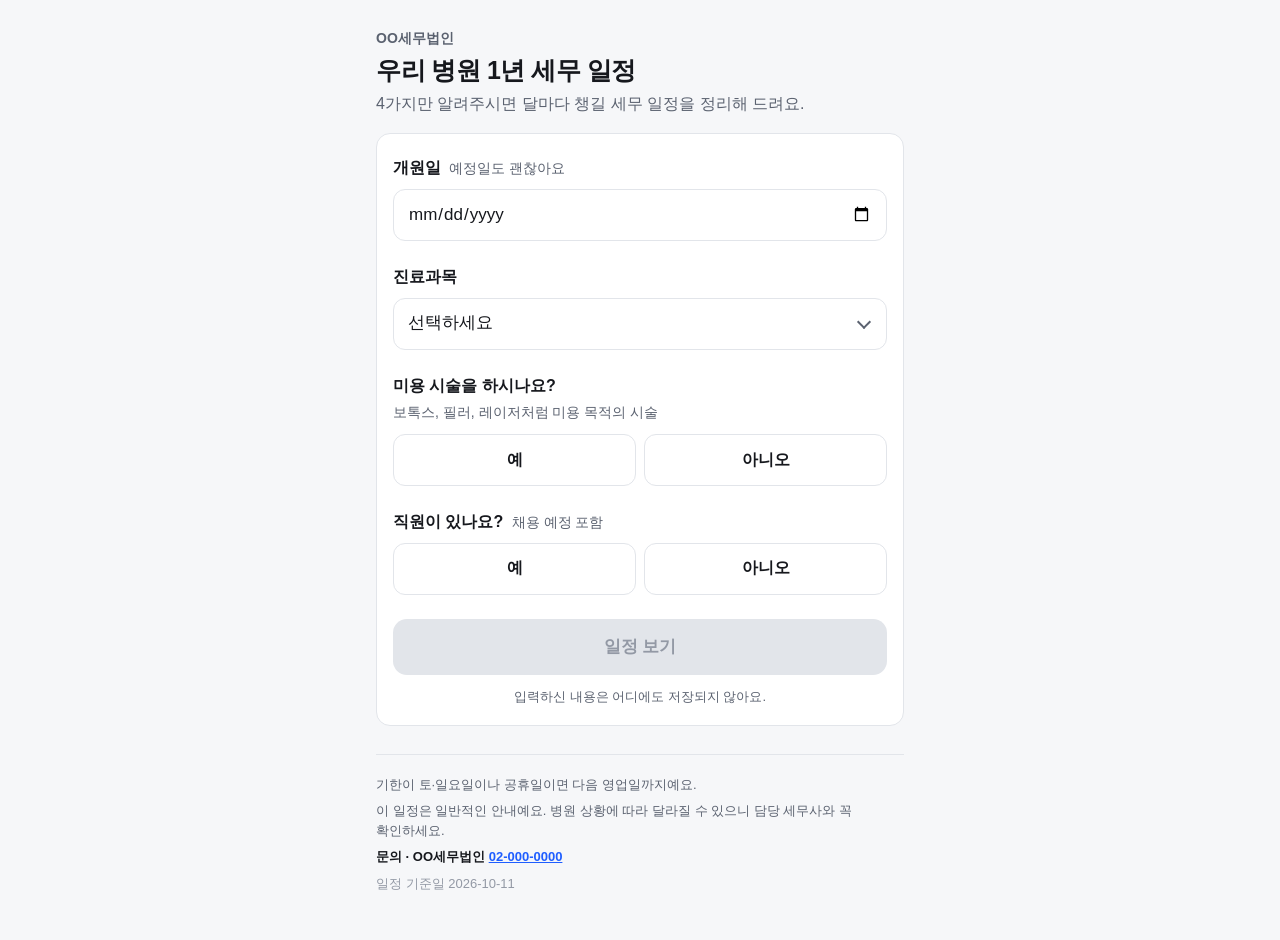
==== site/index.html @ 33f9fc36 "병의원 세무 일정 사이트 + 부가세 예정고지(4월) 기한 변경 - 병의원 개원 1년 세무 일정 정적 사이트, 문서, 점검·배포 스크립트, 운영 에이전트 - VAT_PRE_1 적용종" ====
<!doctype html>
<html lang="ko">
<head>
  <meta charset="utf-8">
  <meta name="viewport" content="width=device-width, initial-scale=1, viewport-fit=cover">
  <meta name="description" content="개원일과 진료 조건 4가지만 입력하면 병원에 맞는 1년 세무 일정을 월별로 보여드려요.">
  <meta name="theme-color" content="#f6f7f9" media="(prefers-color-scheme: light)">
  <meta name="theme-color" content="#0f1115" media="(prefers-color-scheme: dark)">
  <title>우리 병원 1년 세무 일정</title>
  <link rel="stylesheet" href="css/style.css">
</head>
<body>
  <div class="wrap">
    <header class="top">
      <p class="brand" id="brand"></p>
      <h1>우리 병원 1년 세무 일정</h1>
      <p class="lead">4가지만 알려주시면 달마다 챙길 세무 일정을 정리해 드려요.</p>
    </header>

    <main>
      <p class="notice" id="loadNotice" hidden></p>

      <form id="form" class="card" novalidate>
        <label class="field">
          <span class="label">개원일 <small>예정일도 괜찮아요</small></span>
          <input type="date" id="openDate" required>
          <span class="error" id="dateError" hidden></span>
        </label>

        <label class="field">
          <span class="label">진료과목</span>
          <span class="select">
            <select id="dept" required>
              <option value="">불러오는 중…</option>
            </select>
          </span>
        </label>

        <fieldset class="field">
          <legend class="label">미용 시술을 하시나요?</legend>
          <p class="hint" id="beautyHint"></p>
          <div class="seg">
            <label><input type="radio" name="beauty" value="Y"><span>예</span></label>
            <label><input type="radio" name="beauty" value="N"><span>아니오</span></label>
          </div>
        </fieldset>

        <fieldset class="field">
          <legend class="label">직원이 있나요? <small>채용 예정 포함</small></legend>
          <div class="seg">
            <label><input type="radio" name="staff" value="Y"><span>예</span></label>
            <label><input type="radio" name="staff" value="N"><span>아니오</span></label>
          </div>
        </fieldset>

        <button type="submit" class="btn" id="submit" disabled>일정 보기</button>
        <p class="privacy">입력하신 내용은 어디에도 저장되지 않아요.</p>
      </form>

      <section id="result" hidden>
        <div class="result-bar">
          <button type="button" class="back" id="back">← 다시 입력</button>
          <a class="jump" id="jumpNow" href="#" hidden>이번 달로 ↓</a>
        </div>
        <div class="chips" id="chips"></div>
        <p class="notice" id="draftNotice" hidden>검수 전 예시 일정이 포함되어 있어요. 실제 일정은 담당 세무사와 확인하세요.</p>
        <div id="schedule"></div>
      </section>
    </main>

    <footer class="foot" id="footer"></footer>
  </div>

  <script src="js/config.js"></script>
  <script src="js/data.js"></script>
  <script src="js/engine.js"></script>
  <script src="js/ui.js"></script>
  <script src="js/app.js"></script>
</body>
</html>
---- site/css/style.css ----
/* 모바일 우선(360px~). 외부 폰트·라이브러리 없이 기기 기본 글꼴만 쓴다. */
:root {
  --bg: #f6f7f9;
  --surface: #ffffff;
  --text: #16181d;
  --muted: #5b6270;
  --faint: #9399a5;
  --line: #e2e5ea;
  --accent: #1f5eff;
  --accent-text: #ffffff;
  --accent-soft: #e9efff;
  --tag: #eef0f3;
  --warn-bg: #fff5dc;
  --warn: #7a5200;
  --err-bg: #fdecec;
  --err: #b42318;
  --ok-bg: #e7f6ee;
  --ok: #11703f;
  --radius: 14px;
  color-scheme: light;
}
@media (prefers-color-scheme: dark) {
  :root {
    --bg: #0f1115;
    --surface: #181b21;
    --text: #eceef2;
    --muted: #a5acb8;
    --faint: #6c7380;
    --line: #2a2f38;
    --accent: #7096ff;
    --accent-text: #0f1115;
    --accent-soft: #1c2640;
    --tag: #252a33;
    --warn-bg: #3a2e12;
    --warn: #f2c96b;
    --err-bg: #3b1d1d;
    --err: #ff8f85;
    --ok-bg: #15301f;
    --ok: #68d79c;
    color-scheme: dark;
  }
}

* { box-sizing: border-box; }
html { -webkit-text-size-adjust: 100%; }
body {
  margin: 0;
  background: var(--bg);
  color: var(--text);
  font-family: -apple-system, BlinkMacSystemFont, "Apple SD Gothic Neo", "Pretendard", "Noto Sans KR", "Malgun Gothic", sans-serif;
  font-size: 16px;
  line-height: 1.55;
  word-break: keep-all;
  overflow-wrap: anywhere;
}
a { color: var(--accent); }
[hidden] { display: none !important; }

.wrap { max-width: 560px; margin: 0 auto; padding: 0 16px; padding-bottom: env(safe-area-inset-bottom); }

/* ---------- 머리 ---------- */
.top { padding: 28px 0 16px; }
.brand { margin: 0; font-size: 14px; font-weight: 600; color: var(--muted); min-height: 1em; }
h1 { margin: 4px 0 6px; font-size: 25px; line-height: 1.3; letter-spacing: -0.02em; }
.lead { margin: 0; color: var(--muted); }
.show-result .top { padding-bottom: 4px; }
.show-result .lead { display: none; }

/* ---------- 입력 ---------- */
.card { background: var(--surface); border: 1px solid var(--line); border-radius: var(--radius); padding: 22px 16px 18px; }
.field { display: block; border: 0; margin: 0 0 24px; padding: 0; min-width: 0; }
.label { display: block; margin-bottom: 8px; padding: 0; font-weight: 700; }
.label small { margin-left: 4px; font-weight: 400; font-size: 14px; color: var(--muted); }
.hint { margin: -4px 0 10px; font-size: 14px; color: var(--muted); }
.error { display: block; margin-top: 6px; font-size: 14px; color: var(--err); }

input[type="date"], select {
  display: block;
  width: 100%;
  height: 52px;
  padding: 0 14px;
  font: inherit;
  font-size: 17px;
  color: var(--text);
  background: var(--surface);
  border: 1px solid var(--line);
  border-radius: 12px;
  -webkit-appearance: none;
  appearance: none;
}
input[type="date"]::-webkit-date-and-time-value { text-align: left; }
input:focus-visible, select:focus-visible, button:focus-visible, a:focus-visible { outline: 2px solid var(--accent); outline-offset: 2px; }
.select { position: relative; display: block; }
.select::after {
  content: "";
  position: absolute;
  right: 18px;
  top: 50%;
  width: 8px;
  height: 8px;
  border-right: 2px solid var(--muted);
  border-bottom: 2px solid var(--muted);
  transform: translateY(-70%) rotate(45deg);
  pointer-events: none;
}

.seg { display: grid; grid-template-columns: 1fr 1fr; gap: 8px; }
.seg label { position: relative; }
.seg input { position: absolute; opacity: 0; pointer-events: none; }
.seg span {
  display: flex;
  align-items: center;
  justify-content: center;
  height: 52px;
  border: 1px solid var(--line);
  border-radius: 12px;
  background: var(--surface);
  font-weight: 600;
  cursor: pointer;
  user-select: none;
}
.seg input:checked + span { border-color: var(--accent); background: var(--accent-soft); color: var(--accent); }
.seg input:focus-visible + span { outline: 2px solid var(--accent); outline-offset: 2px; }

.btn {
  display: block;
  width: 100%;
  height: 56px;
  border: 0;
  border-radius: 14px;
  background: var(--accent);
  color: var(--accent-text);
  font: inherit;
  font-size: 17px;
  font-weight: 700;
  cursor: pointer;
}
.btn:disabled { background: var(--line); color: var(--faint); cursor: not-allowed; }
.privacy { margin: 12px 0 0; text-align: center; font-size: 13px; color: var(--muted); }

.notice { margin: 0 0 12px; padding: 12px 14px; border-radius: 12px; background: var(--warn-bg); color: var(--warn); font-size: 14px; }

/* ---------- 결과 ---------- */
.result-bar { display: flex; align-items: center; justify-content: space-between; gap: 12px; }
.back { padding: 8px 0; border: 0; background: none; color: var(--accent); font: inherit; font-weight: 600; cursor: pointer; }
.jump { font-size: 14px; font-weight: 600; text-decoration: none; }
.chips { display: flex; flex-wrap: wrap; gap: 6px; margin: 4px 0 12px; }
.chip { padding: 3px 10px; border: 1px solid var(--line); border-radius: 999px; background: var(--surface); font-size: 13px; }

.month h2 {
  position: sticky;
  top: 0;
  z-index: 2;
  margin: 0;
  padding: 14px 0 8px;
  background: var(--bg);
  font-size: 17px;
}
.now { margin-left: 6px; padding: 2px 8px; border-radius: 999px; background: var(--accent); color: var(--accent-text); font-size: 12px; vertical-align: 2px; }
.items { display: grid; gap: 8px; margin: 0 0 8px; padding: 0; list-style: none; }
.item { background: var(--surface); border: 1px solid var(--line); border-radius: 12px; }
.month.current .item:not(.past) { border-color: var(--accent); }
.item.past { opacity: 0.5; }
.item summary, .item .row {
  display: grid;
  grid-template-columns: 44px 1fr 14px;
  gap: 12px;
  align-items: start;
  padding: 14px;
}
.item summary { cursor: pointer; list-style: none; }
.item summary::-webkit-details-marker { display: none; }
.date b { display: block; font-size: 17px; line-height: 1.3; }
.date small { font-size: 13px; color: var(--muted); }
.name { font-weight: 700; }
.line { display: block; margin-top: 2px; font-size: 15px; color: var(--muted); }
.tag { display: inline-block; margin-left: 6px; padding: 0 8px; border-radius: 999px; background: var(--tag); color: var(--muted); font-size: 12px; font-weight: 600; vertical-align: 1px; }
.chev {
  width: 8px;
  height: 8px;
  margin-top: 8px;
  border-right: 2px solid var(--faint);
  border-bottom: 2px solid var(--faint);
  transform: rotate(45deg);
  transition: transform 0.15s;
}
details[open] .chev { transform: rotate(-135deg); margin-top: 12px; }
.more { padding: 0 14px 14px 70px; font-size: 15px; }
.more p { margin: 0 0 6px; }
.basis { color: var(--muted); font-size: 13px; }
.empty { margin: 0 0 8px; font-size: 14px; color: var(--faint); }

.foot { margin-top: 28px; padding: 20px 0 40px; border-top: 1px solid var(--line); font-size: 13px; color: var(--muted); }
.foot p { margin: 0 0 6px; }
.foot .contact { font-weight: 600; color: var(--text); }
.foot .stamp { color: var(--faint); }

/* ---------- 검수 화면(관리자, PC 위주) ---------- */
.wrap.wide { max-width: 1180px; }
.admin-tag { display: inline-block; padding: 2px 8px; border-radius: 6px; background: var(--warn-bg); color: var(--warn); font-size: 12px; font-weight: 700; }
.controls { display: flex; flex-wrap: wrap; gap: 12px 16px; align-items: flex-end; }
.controls > label { display: flex; flex: 1 1 180px; flex-direction: column; gap: 6px; font-size: 14px; font-weight: 600; }
.controls input[type="date"], .controls select { height: 44px; font-size: 16px; }
.btn.small { width: auto; height: 44px; padding: 0 18px; font-size: 15px; }
.btn.ghost { background: var(--surface); color: var(--accent); border: 1px solid var(--line); }
.status { margin: 12px 0 0; font-size: 14px; color: var(--muted); }
.status b { color: var(--text); }
.box { margin: 12px 0; padding: 12px 16px; border-radius: 12px; font-size: 14px; }
.box h3 { margin: 0 0 4px; font-size: 15px; }
.box p { margin: 0; }
.box ul { margin: 6px 0 0; padding-left: 18px; }
.box.err { background: var(--err-bg); color: var(--err); }
.box.warn { background: var(--warn-bg); color: var(--warn); }
.box.ok { background: var(--ok-bg); color: var(--ok); }
.section-title { margin: 28px 0 8px; font-size: 18px; }
.section-sub { margin: -4px 0 10px; font-size: 14px; color: var(--muted); }
.table-wrap { overflow-x: auto; background: var(--surface); border: 1px solid var(--line); border-radius: 12px; }
.matrix { width: 100%; min-width: 900px; border-collapse: collapse; font-size: 14px; }
.matrix th, .matrix td { padding: 10px 12px; border-bottom: 1px solid var(--line); text-align: left; vertical-align: top; }
.matrix thead th { background: var(--surface); font-size: 13px; color: var(--muted); font-weight: 600; }
.matrix tfoot td, .matrix tfoot th { border-bottom: 0; font-weight: 700; }
.matrix .rname { font-weight: 700; color: var(--text); }
.matrix .rid { display: block; margin-top: 2px; font-size: 12px; color: var(--faint); font-weight: 400; }
.matrix .due, .matrix .cond { white-space: nowrap; color: var(--muted); }
.combo { padding: 6px 10px; border: 1px solid var(--line); border-radius: 8px; background: var(--bg); color: var(--text); font: inherit; font-weight: 600; white-space: nowrap; cursor: pointer; }
.combo[aria-pressed="true"] { background: var(--accent); border-color: var(--accent); color: var(--accent-text); }
.cell { text-align: center !important; white-space: nowrap; }
.cell b { display: block; }
.cell small { color: var(--muted); }
.cell.none { color: var(--faint); }
.cell.sel { background: var(--accent-soft); }
tr.off { opacity: 0.45; }
.badge { display: inline-block; margin-left: 6px; padding: 0 6px; border-radius: 6px; font-size: 11px; font-weight: 700; vertical-align: 1px; }
.badge.off { background: var(--tag); color: var(--muted); }
.badge.err { background: var(--err-bg); color: var(--err); }
.badge.warn { background: var(--warn-bg); color: var(--warn); }
.preview { max-width: 560px; }
.export { display: flex; flex-wrap: wrap; gap: 8px; }
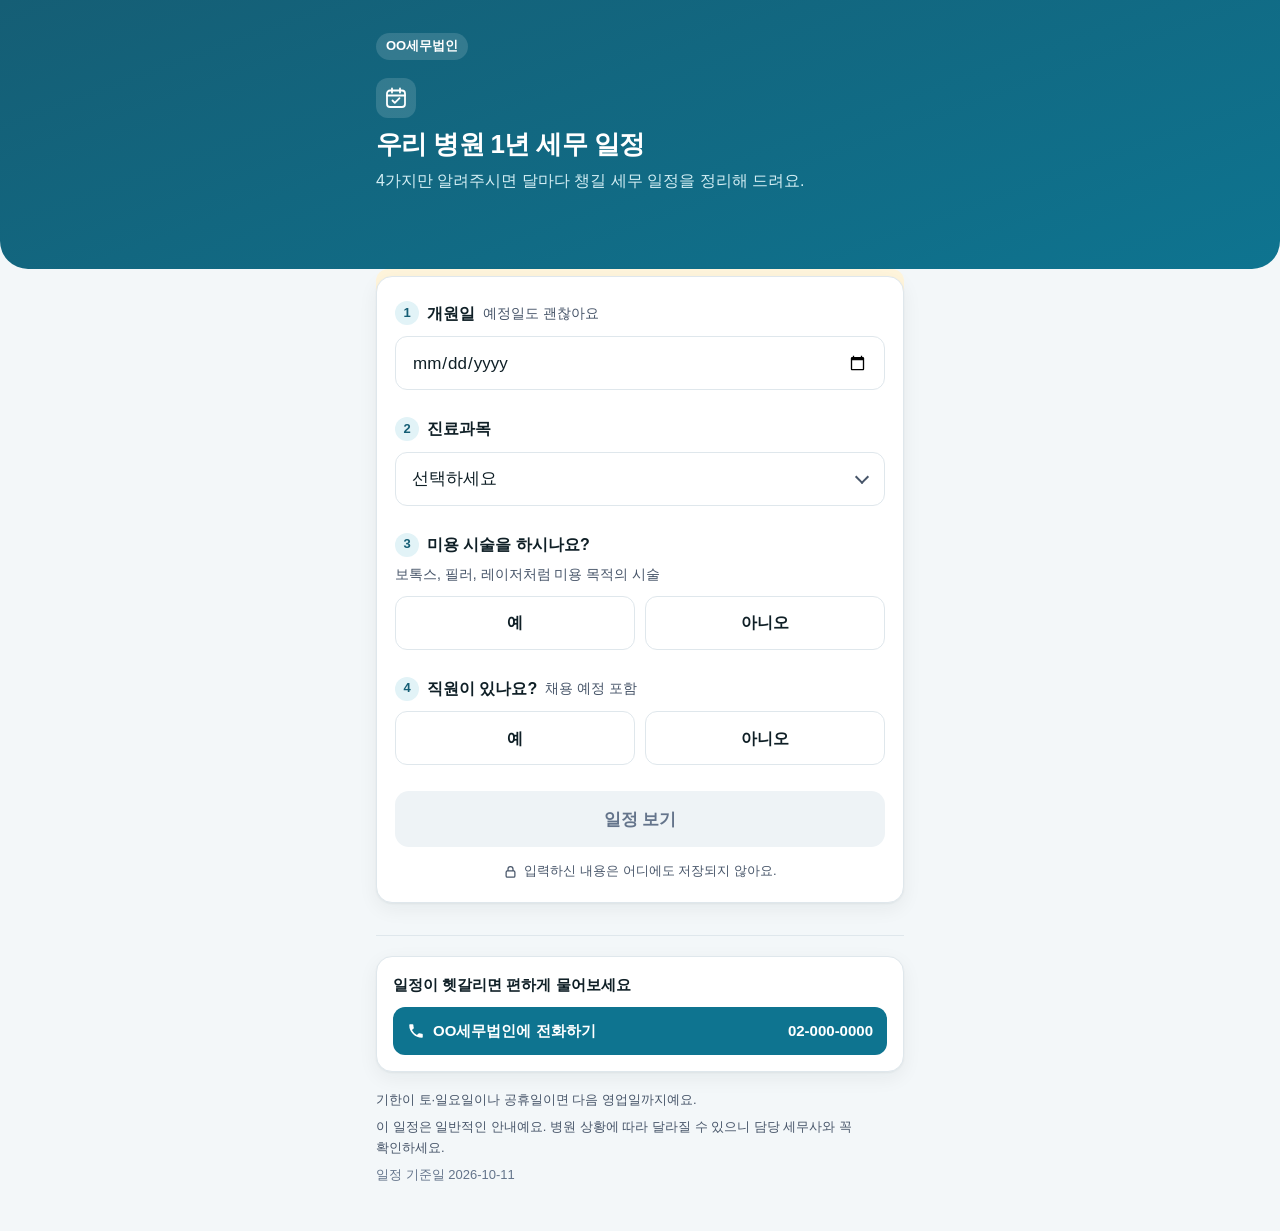
==== commit 917726b6: "고객 화면 디자인 개선(신뢰감 있는 청록 톤, 접근성 강화) - 머리: 화면 폭 청록 띠 + 세무법인 배지·달력 아이콘, 입력 카드가 띠 위로 겹침 - 입력: 질문 번호(1~4)," ====
--- a/site/index.html
+++ b/site/index.html
@@ -4,15 +4,16 @@
   <meta charset="utf-8">
   <meta name="viewport" content="width=device-width, initial-scale=1, viewport-fit=cover">
   <meta name="description" content="개원일과 진료 조건 4가지만 입력하면 병원에 맞는 1년 세무 일정을 월별로 보여드려요.">
-  <meta name="theme-color" content="#f6f7f9" media="(prefers-color-scheme: light)">
-  <meta name="theme-color" content="#0f1115" media="(prefers-color-scheme: dark)">
+  <meta name="theme-color" content="#155e75" media="(prefers-color-scheme: light)">
+  <meta name="theme-color" content="#0b2f39" media="(prefers-color-scheme: dark)">
   <title>우리 병원 1년 세무 일정</title>
   <link rel="stylesheet" href="css/style.css">
 </head>
 <body>
   <div class="wrap">
-    <header class="top">
+    <header class="top hero">
       <p class="brand" id="brand"></p>
+      <svg class="hero-ico" viewBox="0 0 24 24" aria-hidden="true" focusable="false"><rect x="3" y="4.5" width="18" height="16.5" rx="3"/><path d="M3 9.5h18M8 2.5v4M16 2.5v4"/><path d="m8.5 14.5 2.3 2.3 4.7-4.7"/></svg>
       <h1>우리 병원 1년 세무 일정</h1>
       <p class="lead">4가지만 알려주시면 달마다 챙길 세무 일정을 정리해 드려요.</p>
     </header>
@@ -22,13 +23,13 @@
 
       <form id="form" class="card" novalidate>
         <label class="field">
-          <span class="label">개원일 <small>예정일도 괜찮아요</small></span>
+          <span class="label"><span class="step">1</span>개원일 <small>예정일도 괜찮아요</small></span>
           <input type="date" id="openDate" required>
           <span class="error" id="dateError" hidden></span>
         </label>
 
         <label class="field">
-          <span class="label">진료과목</span>
+          <span class="label"><span class="step">2</span>진료과목</span>
           <span class="select">
             <select id="dept" required>
               <option value="">불러오는 중…</option>
@@ -37,7 +38,7 @@
         </label>
 
         <fieldset class="field">
-          <legend class="label">미용 시술을 하시나요?</legend>
+          <legend class="label"><span class="step">3</span>미용 시술을 하시나요?</legend>
           <p class="hint" id="beautyHint"></p>
           <div class="seg">
             <label><input type="radio" name="beauty" value="Y"><span>예</span></label>
@@ -46,7 +47,7 @@
         </fieldset>
 
         <fieldset class="field">
-          <legend class="label">직원이 있나요? <small>채용 예정 포함</small></legend>
+          <legend class="label"><span class="step">4</span>직원이 있나요? <small>채용 예정 포함</small></legend>
           <div class="seg">
             <label><input type="radio" name="staff" value="Y"><span>예</span></label>
             <label><input type="radio" name="staff" value="N"><span>아니오</span></label>
@@ -54,7 +55,7 @@
         </fieldset>
 
         <button type="submit" class="btn" id="submit" disabled>일정 보기</button>
-        <p class="privacy">입력하신 내용은 어디에도 저장되지 않아요.</p>
+        <p class="privacy"><svg class="ico" viewBox="0 0 24 24" aria-hidden="true" focusable="false"><rect x="5" y="11" width="14" height="10" rx="2"/><path d="M8 11V8a4 4 0 0 1 8 0v3"/></svg>입력하신 내용은 어디에도 저장되지 않아요.</p>
       </form>
 
       <section id="result" hidden>
--- a/site/css/style.css
+++ b/site/css/style.css
@@ -1,42 +1,72 @@
-/* 모바일 우선(360px~). 외부 폰트·라이브러리 없이 기기 기본 글꼴만 쓴다. */
+/*
+ * 모바일 우선(360px~). 외부 폰트·라이브러리 없이 기기 기본 글꼴만 쓴다.
+ * 톤: 의료·전문 서비스용 신뢰감 있는 미니멀(청록 계열). 본문 대비 4.5:1 이상, 포커스 링 3px,
+ * 터치 영역 44px 이상, 색만으로 뜻을 전하지 않는다(세목·지남은 글자로도 표시).
+ */
 :root {
-  --bg: #f6f7f9;
+  --bg: #f3f7f9;
   --surface: #ffffff;
-  --text: #16181d;
-  --muted: #5b6270;
-  --faint: #9399a5;
-  --line: #e2e5ea;
-  --accent: #1f5eff;
+  --text: #0f1f26;
+  --muted: #475569;
+  --faint: #64748b;
+  --line: #dfe7ec;
+  --accent: #0e7490;
+  --accent-strong: #155e75;
   --accent-text: #ffffff;
-  --accent-soft: #e9efff;
-  --tag: #eef0f3;
+  --accent-soft: #e2f3f7;
+  --hero-1: #155e75;
+  --hero-2: #0e7490;
+  --hero-text: #ffffff;
+  --hero-muted: #d3eef4;
+  --tile: #eef3f6;
+  --tag: #eef2f5;
+  --shadow: 0 1px 2px rgba(15, 31, 38, 0.05), 0 6px 20px rgba(15, 31, 38, 0.06);
   --warn-bg: #fff5dc;
   --warn: #7a5200;
   --err-bg: #fdecec;
   --err: #b42318;
   --ok-bg: #e7f6ee;
   --ok: #11703f;
-  --radius: 14px;
+  --c-vat: #1d4ed8;
+  --c-wage: #b45309;
+  --c-income: #047857;
+  --c-local: #6d28d9;
+  --c-ins: #0f766e;
+  --c-etc: #475569;
+  --radius: 16px;
   color-scheme: light;
 }
 @media (prefers-color-scheme: dark) {
   :root {
-    --bg: #0f1115;
-    --surface: #181b21;
-    --text: #eceef2;
-    --muted: #a5acb8;
-    --faint: #6c7380;
-    --line: #2a2f38;
-    --accent: #7096ff;
-    --accent-text: #0f1115;
-    --accent-soft: #1c2640;
-    --tag: #252a33;
+    --bg: #0b1418;
+    --surface: #132026;
+    --text: #e8f0f3;
+    --muted: #a9b8c0;
+    --faint: #8597a1;
+    --line: #22343c;
+    --accent: #5cc6dd;
+    --accent-strong: #8ad8e9;
+    --accent-text: #062730;
+    --accent-soft: #12333d;
+    --hero-1: #0b2f39;
+    --hero-2: #0e4452;
+    --hero-text: #f1fafc;
+    --hero-muted: #b5dce5;
+    --tile: #1a2b32;
+    --tag: #1f3038;
+    --shadow: 0 1px 2px rgba(0, 0, 0, 0.3);
     --warn-bg: #3a2e12;
     --warn: #f2c96b;
     --err-bg: #3b1d1d;
     --err: #ff8f85;
     --ok-bg: #15301f;
     --ok: #68d79c;
+    --c-vat: #8fb0ff;
+    --c-wage: #f3b35e;
+    --c-income: #5fd3a5;
+    --c-local: #c4a6ff;
+    --c-ins: #5ccfc2;
+    --c-etc: #a9b8c0;
     color-scheme: dark;
   }
 }
@@ -47,49 +77,114 @@
   margin: 0;
   background: var(--bg);
   color: var(--text);
-  font-family: -apple-system, BlinkMacSystemFont, "Apple SD Gothic Neo", "Pretendard", "Noto Sans KR", "Malgun Gothic", sans-serif;
+  font-family: "Pretendard", -apple-system, BlinkMacSystemFont, "Apple SD Gothic Neo", "Noto Sans KR", "Malgun Gothic", sans-serif;
   font-size: 16px;
-  line-height: 1.55;
+  line-height: 1.6;
   word-break: keep-all;
   overflow-wrap: anywhere;
+  overflow-x: clip;
+  -webkit-font-smoothing: antialiased;
 }
 a { color: var(--accent); }
 [hidden] { display: none !important; }
+.ico { width: 18px; height: 18px; flex: none; fill: currentColor; }
 
 .wrap { max-width: 560px; margin: 0 auto; padding: 0 16px; padding-bottom: env(safe-area-inset-bottom); }
 
 /* ---------- 머리 ---------- */
 .top { padding: 28px 0 16px; }
 .brand { margin: 0; font-size: 14px; font-weight: 600; color: var(--muted); min-height: 1em; }
-h1 { margin: 4px 0 6px; font-size: 25px; line-height: 1.3; letter-spacing: -0.02em; }
+h1 { margin: 4px 0 6px; font-size: 26px; line-height: 1.3; letter-spacing: -0.025em; }
 .lead { margin: 0; color: var(--muted); }
-.show-result .top { padding-bottom: 4px; }
-.show-result .lead { display: none; }
+
+/* 고객 화면 머리: 화면 폭 전체를 채우는 청록 띠. 입력 카드가 띠 위로 살짝 겹친다. */
+.hero { position: relative; padding: 32px 0 76px; color: var(--hero-text); }
+.hero::before {
+  content: "";
+  position: absolute;
+  inset: 0 calc(50% - 50vw);
+  z-index: -1;
+  background: linear-gradient(160deg, var(--hero-1) 0%, var(--hero-2) 100%);
+  border-radius: 0 0 28px 28px;
+}
+.hero .brand {
+  display: inline-block;
+  padding: 3px 10px;
+  border-radius: 999px;
+  background: rgba(255, 255, 255, 0.14);
+  color: var(--hero-text);
+  font-size: 13px;
+}
+.hero .brand:empty { display: none; }
+.hero-ico {
+  display: block;
+  width: 40px;
+  height: 40px;
+  margin: 18px 0 10px;
+  padding: 8px;
+  border-radius: 12px;
+  background: rgba(255, 255, 255, 0.14);
+  fill: none;
+  stroke: var(--hero-text);
+  stroke-width: 1.8;
+  stroke-linecap: round;
+  stroke-linejoin: round;
+}
+.hero h1 { color: var(--hero-text); }
+.hero .lead { color: var(--hero-muted); }
+.hero + main > #form { margin-top: -52px; }
+.show-result .hero { padding: 24px 0 22px; }
+.show-result .hero-ico, .show-result .lead { display: none; }
+.show-result .hero h1 { margin-top: 10px; font-size: 22px; }
+.show-result .hero + main { padding-top: 16px; }
 
 /* ---------- 입력 ---------- */
-.card { background: var(--surface); border: 1px solid var(--line); border-radius: var(--radius); padding: 22px 16px 18px; }
-.field { display: block; border: 0; margin: 0 0 24px; padding: 0; min-width: 0; }
-.label { display: block; margin-bottom: 8px; padding: 0; font-weight: 700; }
-.label small { margin-left: 4px; font-weight: 400; font-size: 14px; color: var(--muted); }
+.card {
+  position: relative;
+  background: var(--surface);
+  border: 1px solid var(--line);
+  border-radius: var(--radius);
+  padding: 24px 18px 20px;
+  box-shadow: var(--shadow);
+}
+.field { display: block; border: 0; margin: 0 0 26px; padding: 0; min-width: 0; }
+.label { display: flex; align-items: center; flex-wrap: wrap; gap: 0 8px; margin-bottom: 10px; padding: 0; font-weight: 700; }
+.label small { font-weight: 400; font-size: 14px; color: var(--muted); }
+.step {
+  display: inline-grid;
+  place-items: center;
+  width: 24px;
+  height: 24px;
+  border-radius: 50%;
+  background: var(--accent-soft);
+  color: var(--accent-strong);
+  font-size: 13px;
+  font-weight: 800;
+}
 .hint { margin: -4px 0 10px; font-size: 14px; color: var(--muted); }
 .error { display: block; margin-top: 6px; font-size: 14px; color: var(--err); }
 
 input[type="date"], select {
   display: block;
   width: 100%;
-  height: 52px;
-  padding: 0 14px;
+  height: 54px;
+  padding: 0 16px;
   font: inherit;
   font-size: 17px;
   color: var(--text);
   background: var(--surface);
-  border: 1px solid var(--line);
+  border: 1.5px solid var(--line);
   border-radius: 12px;
   -webkit-appearance: none;
   appearance: none;
-}
+  transition: border-color 0.15s;
+}
+input[type="date"]:hover, select:hover { border-color: var(--faint); }
 input[type="date"]::-webkit-date-and-time-value { text-align: left; }
-input:focus-visible, select:focus-visible, button:focus-visible, a:focus-visible { outline: 2px solid var(--accent); outline-offset: 2px; }
+input:focus-visible, select:focus-visible, button:focus-visible, a:focus-visible, summary:focus-visible {
+  outline: 3px solid var(--accent);
+  outline-offset: 2px;
+}
 .select { position: relative; display: block; }
 .select::after {
   content: "";
@@ -104,23 +199,36 @@
   pointer-events: none;
 }
 
-.seg { display: grid; grid-template-columns: 1fr 1fr; gap: 8px; }
+.seg { display: grid; grid-template-columns: 1fr 1fr; gap: 10px; }
 .seg label { position: relative; }
 .seg input { position: absolute; opacity: 0; pointer-events: none; }
 .seg span {
   display: flex;
   align-items: center;
   justify-content: center;
-  height: 52px;
-  border: 1px solid var(--line);
+  gap: 8px;
+  height: 54px;
+  border: 1.5px solid var(--line);
   border-radius: 12px;
   background: var(--surface);
   font-weight: 600;
   cursor: pointer;
   user-select: none;
-}
-.seg input:checked + span { border-color: var(--accent); background: var(--accent-soft); color: var(--accent); }
-.seg input:focus-visible + span { outline: 2px solid var(--accent); outline-offset: 2px; }
+  transition: border-color 0.15s, background-color 0.15s;
+}
+.seg span:hover { border-color: var(--faint); }
+/* 고른 쪽은 색과 함께 체크 표시로도 구분한다 */
+.seg input:checked + span { border-color: var(--accent); background: var(--accent-soft); color: var(--accent-strong); }
+.seg input:checked + span::before {
+  content: "";
+  width: 6px;
+  height: 11px;
+  margin-top: -3px;
+  border-right: 2.5px solid currentColor;
+  border-bottom: 2.5px solid currentColor;
+  transform: rotate(45deg);
+}
+.seg input:focus-visible + span { outline: 3px solid var(--accent); outline-offset: 2px; }
 
 .btn {
   display: block;
@@ -134,66 +242,164 @@
   font-size: 17px;
   font-weight: 700;
   cursor: pointer;
-}
-.btn:disabled { background: var(--line); color: var(--faint); cursor: not-allowed; }
-.privacy { margin: 12px 0 0; text-align: center; font-size: 13px; color: var(--muted); }
+  transition: background-color 0.15s;
+}
+.btn:hover:not(:disabled) { background: var(--accent-strong); }
+.btn:disabled { background: var(--tile); color: var(--faint); cursor: not-allowed; }
+.privacy { display: flex; align-items: center; justify-content: center; gap: 6px; margin: 14px 0 0; font-size: 13px; color: var(--muted); }
+.privacy .ico { width: 15px; height: 15px; fill: none; stroke: currentColor; stroke-width: 2; }
 
 .notice { margin: 0 0 12px; padding: 12px 14px; border-radius: 12px; background: var(--warn-bg); color: var(--warn); font-size: 14px; }
 
 /* ---------- 결과 ---------- */
 .result-bar { display: flex; align-items: center; justify-content: space-between; gap: 12px; }
-.back { padding: 8px 0; border: 0; background: none; color: var(--accent); font: inherit; font-weight: 600; cursor: pointer; }
-.jump { font-size: 14px; font-weight: 600; text-decoration: none; }
-.chips { display: flex; flex-wrap: wrap; gap: 6px; margin: 4px 0 12px; }
-.chip { padding: 3px 10px; border: 1px solid var(--line); border-radius: 999px; background: var(--surface); font-size: 13px; }
+.back {
+  display: inline-flex;
+  align-items: center;
+  min-height: 44px;
+  padding: 0 14px;
+  border: 1px solid var(--line);
+  border-radius: 999px;
+  background: var(--surface);
+  color: var(--accent-strong);
+  font: inherit;
+  font-size: 15px;
+  font-weight: 600;
+  cursor: pointer;
+}
+.jump {
+  display: inline-flex;
+  align-items: center;
+  min-height: 44px;
+  padding: 0 14px;
+  border-radius: 999px;
+  background: var(--accent-soft);
+  color: var(--accent-strong);
+  font-size: 14px;
+  font-weight: 700;
+  text-decoration: none;
+}
+.chips { display: flex; flex-wrap: wrap; gap: 6px; margin: 12px 0 14px; }
+.chip { padding: 4px 11px; border: 1px solid var(--line); border-radius: 999px; background: var(--surface); color: var(--muted); font-size: 13px; font-weight: 600; }
 
 .month h2 {
   position: sticky;
   top: 0;
   z-index: 2;
+  display: flex;
+  align-items: center;
+  gap: 8px;
   margin: 0;
-  padding: 14px 0 8px;
+  padding: 18px 0 10px;
   background: var(--bg);
-  font-size: 17px;
-}
-.now { margin-left: 6px; padding: 2px 8px; border-radius: 999px; background: var(--accent); color: var(--accent-text); font-size: 12px; vertical-align: 2px; }
-.items { display: grid; gap: 8px; margin: 0 0 8px; padding: 0; list-style: none; }
-.item { background: var(--surface); border: 1px solid var(--line); border-radius: 12px; }
+  font-size: 15px;
+  font-weight: 600;
+  color: var(--muted);
+}
+.month h2 b { font-size: 20px; font-weight: 800; color: var(--text); letter-spacing: -0.02em; }
+.now { padding: 2px 9px; border-radius: 999px; background: var(--accent); color: var(--accent-text); font-size: 12px; font-weight: 700; }
+.count { margin-left: auto; font-size: 13px; font-weight: 600; color: var(--faint); }
+.items { display: grid; gap: 10px; margin: 0 0 6px; padding: 0; list-style: none; }
+
+.item {
+  --cat: var(--c-etc);
+  position: relative;
+  overflow: hidden;
+  background: var(--surface);
+  border: 1px solid var(--line);
+  border-radius: 14px;
+  box-shadow: var(--shadow);
+}
+.item::before { content: ""; position: absolute; left: 0; top: 0; bottom: 0; width: 4px; background: var(--cat); }
+.c-vat { --cat: var(--c-vat); }
+.c-wage { --cat: var(--c-wage); }
+.c-income { --cat: var(--c-income); }
+.c-local { --cat: var(--c-local); }
+.c-ins { --cat: var(--c-ins); }
 .month.current .item:not(.past) { border-color: var(--accent); }
-.item.past { opacity: 0.5; }
+.item.past { box-shadow: none; }
+.item.past .date, .item.past .body { opacity: 0.6; }
+
 .item summary, .item .row {
   display: grid;
-  grid-template-columns: 44px 1fr 14px;
-  gap: 12px;
+  grid-template-columns: 52px 1fr 14px;
+  gap: 14px;
   align-items: start;
-  padding: 14px;
-}
-.item summary { cursor: pointer; list-style: none; }
+  padding: 14px 14px 14px 16px;
+}
+.item summary { cursor: pointer; list-style: none; transition: background-color 0.15s; }
+.item summary:hover { background: var(--tile); }
 .item summary::-webkit-details-marker { display: none; }
-.date b { display: block; font-size: 17px; line-height: 1.3; }
-.date small { font-size: 13px; color: var(--muted); }
-.name { font-weight: 700; }
+
+.date {
+  display: flex;
+  flex-direction: column;
+  align-items: center;
+  padding: 6px 0 7px;
+  border-radius: 12px;
+  background: var(--tile);
+  line-height: 1.15;
+}
+.date b { font-size: 22px; font-weight: 800; letter-spacing: -0.03em; }
+.date small { font-size: 12px; font-weight: 600; color: var(--muted); }
+.date .dm { font-size: 11px; }
+.month.current .item:not(.past) .date { background: var(--accent); color: var(--accent-text); }
+.month.current .item:not(.past) .date small { color: inherit; opacity: 0.85; }
+
+.body { min-width: 0; }
+.cat { display: flex; align-items: center; gap: 6px; font-size: 12px; font-weight: 700; color: var(--cat); }
+.cat::before { content: ""; width: 6px; height: 6px; border-radius: 50%; background: currentColor; }
+.past-label { padding: 0 6px; border-radius: 6px; background: var(--tag); color: var(--muted); font-size: 11px; }
+.name { font-size: 16px; font-weight: 700; line-height: 1.4; }
 .line { display: block; margin-top: 2px; font-size: 15px; color: var(--muted); }
 .tag { display: inline-block; margin-left: 6px; padding: 0 8px; border-radius: 999px; background: var(--tag); color: var(--muted); font-size: 12px; font-weight: 600; vertical-align: 1px; }
 .chev {
   width: 8px;
   height: 8px;
-  margin-top: 8px;
+  margin-top: 22px;
   border-right: 2px solid var(--faint);
   border-bottom: 2px solid var(--faint);
   transform: rotate(45deg);
   transition: transform 0.15s;
 }
-details[open] .chev { transform: rotate(-135deg); margin-top: 12px; }
-.more { padding: 0 14px 14px 70px; font-size: 15px; }
+details[open] .chev { transform: rotate(-135deg); margin-top: 26px; }
+.more { margin: 0 14px 14px 16px; padding: 12px 14px; border-radius: 12px; background: var(--tile); font-size: 15px; }
 .more p { margin: 0 0 6px; }
+.more p:last-child { margin-bottom: 0; }
 .basis { color: var(--muted); font-size: 13px; }
-.empty { margin: 0 0 8px; font-size: 14px; color: var(--faint); }
-
-.foot { margin-top: 28px; padding: 20px 0 40px; border-top: 1px solid var(--line); font-size: 13px; color: var(--muted); }
+.empty { margin: 0 0 6px; padding: 12px 16px; border: 1px dashed var(--line); border-radius: 14px; font-size: 14px; color: var(--faint); }
+
+/* 전화 버튼(상담 일정 펼침, 하단 문의) */
+.call {
+  display: flex;
+  align-items: center;
+  flex-wrap: wrap;
+  gap: 4px 8px;
+  min-height: 48px;
+  margin-top: 10px;
+  padding: 10px 14px;
+  border-radius: 12px;
+  background: var(--accent);
+  color: var(--accent-text);
+  font-size: 15px;
+  font-weight: 700;
+  text-decoration: none;
+  transition: background-color 0.15s;
+}
+.call:hover { background: var(--accent-strong); }
+.call b { margin-left: auto; font-variant-numeric: tabular-nums; }
+
+/* ---------- 바닥 ---------- */
+.foot { margin-top: 32px; padding: 20px 0 40px; border-top: 1px solid var(--line); font-size: 13px; color: var(--muted); }
 .foot p { margin: 0 0 6px; }
+.foot-call { margin: 0 0 18px; padding: 16px; border: 1px solid var(--line); border-radius: var(--radius); background: var(--surface); box-shadow: var(--shadow); }
+.foot-call .foot-q { margin: 0; font-size: 15px; font-weight: 700; color: var(--text); }
 .foot .contact { font-weight: 600; color: var(--text); }
 .foot .stamp { color: var(--faint); }
+
+@media (prefers-reduced-motion: reduce) {
+  *, *::before, *::after { transition: none !important; scroll-behavior: auto !important; }
+}
 
 /* ---------- 검수 화면(관리자, PC 위주) ---------- */
 .wrap.wide { max-width: 1180px; }
